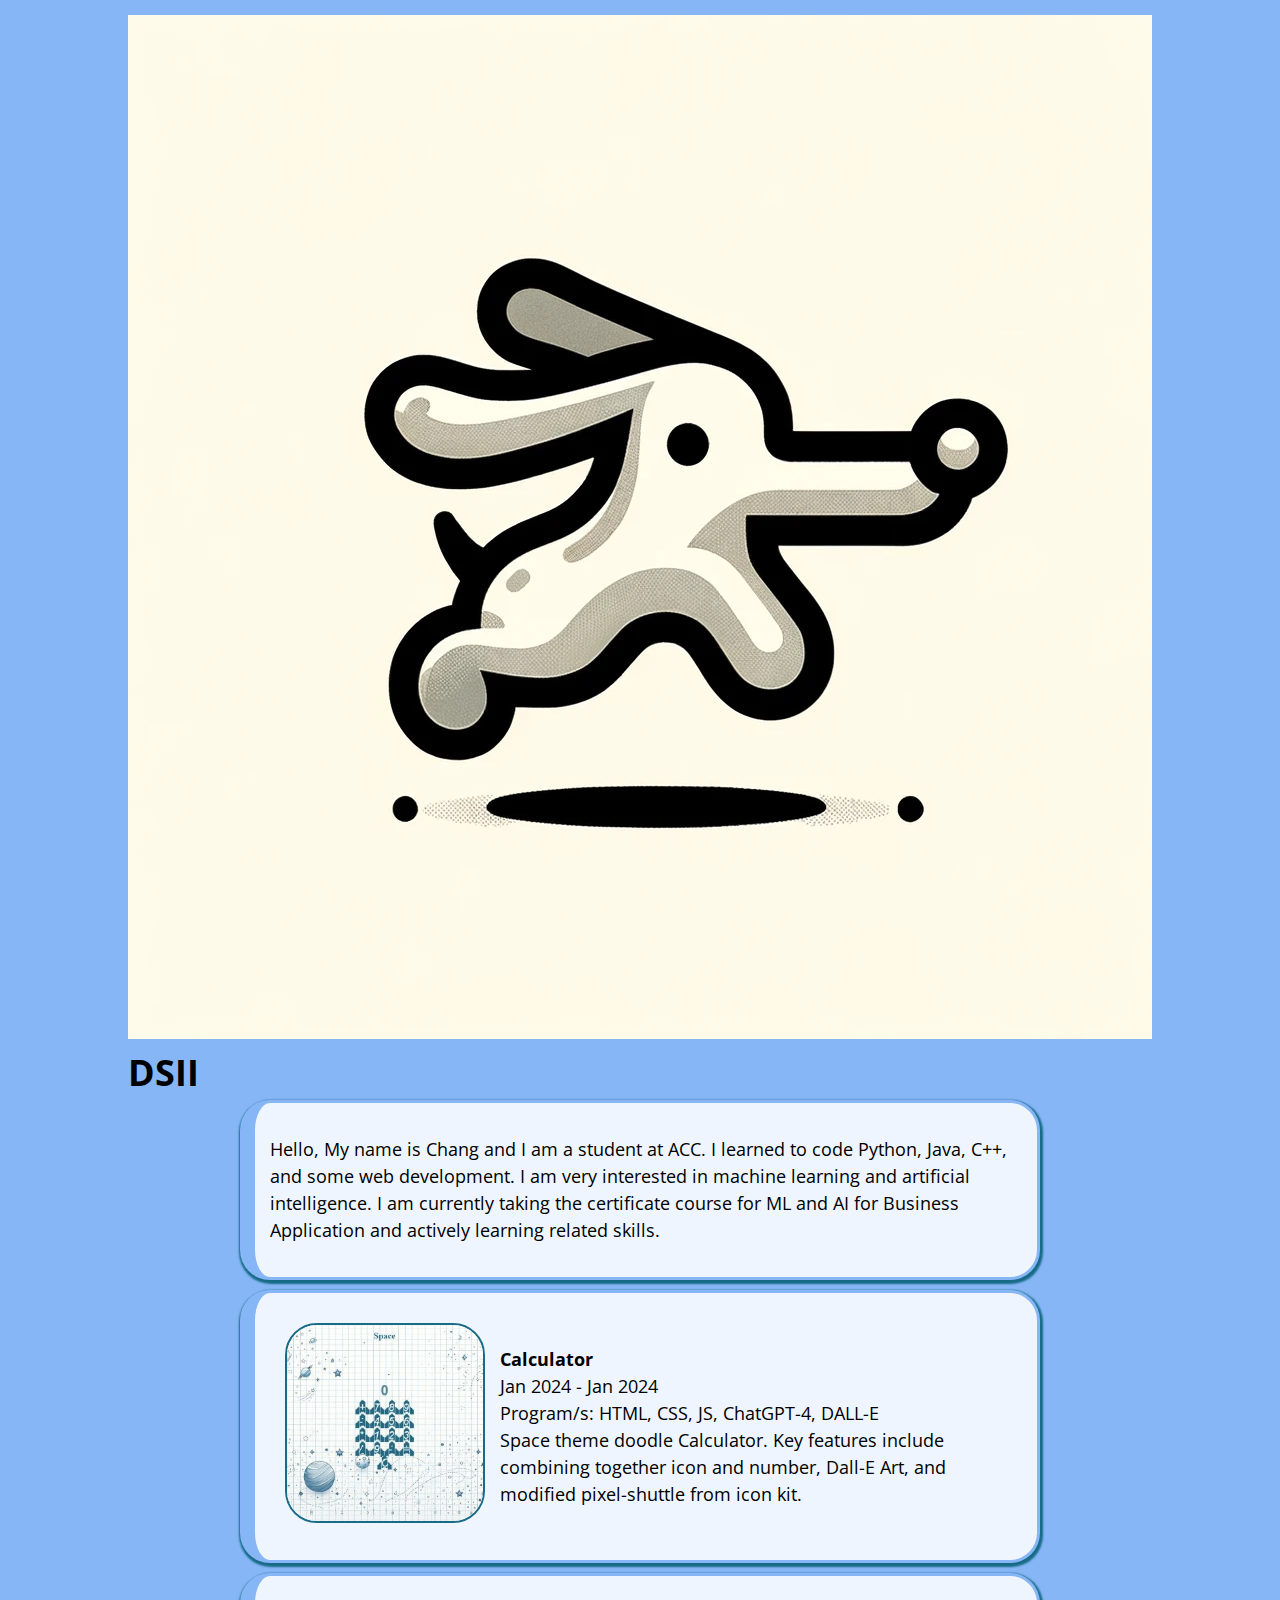
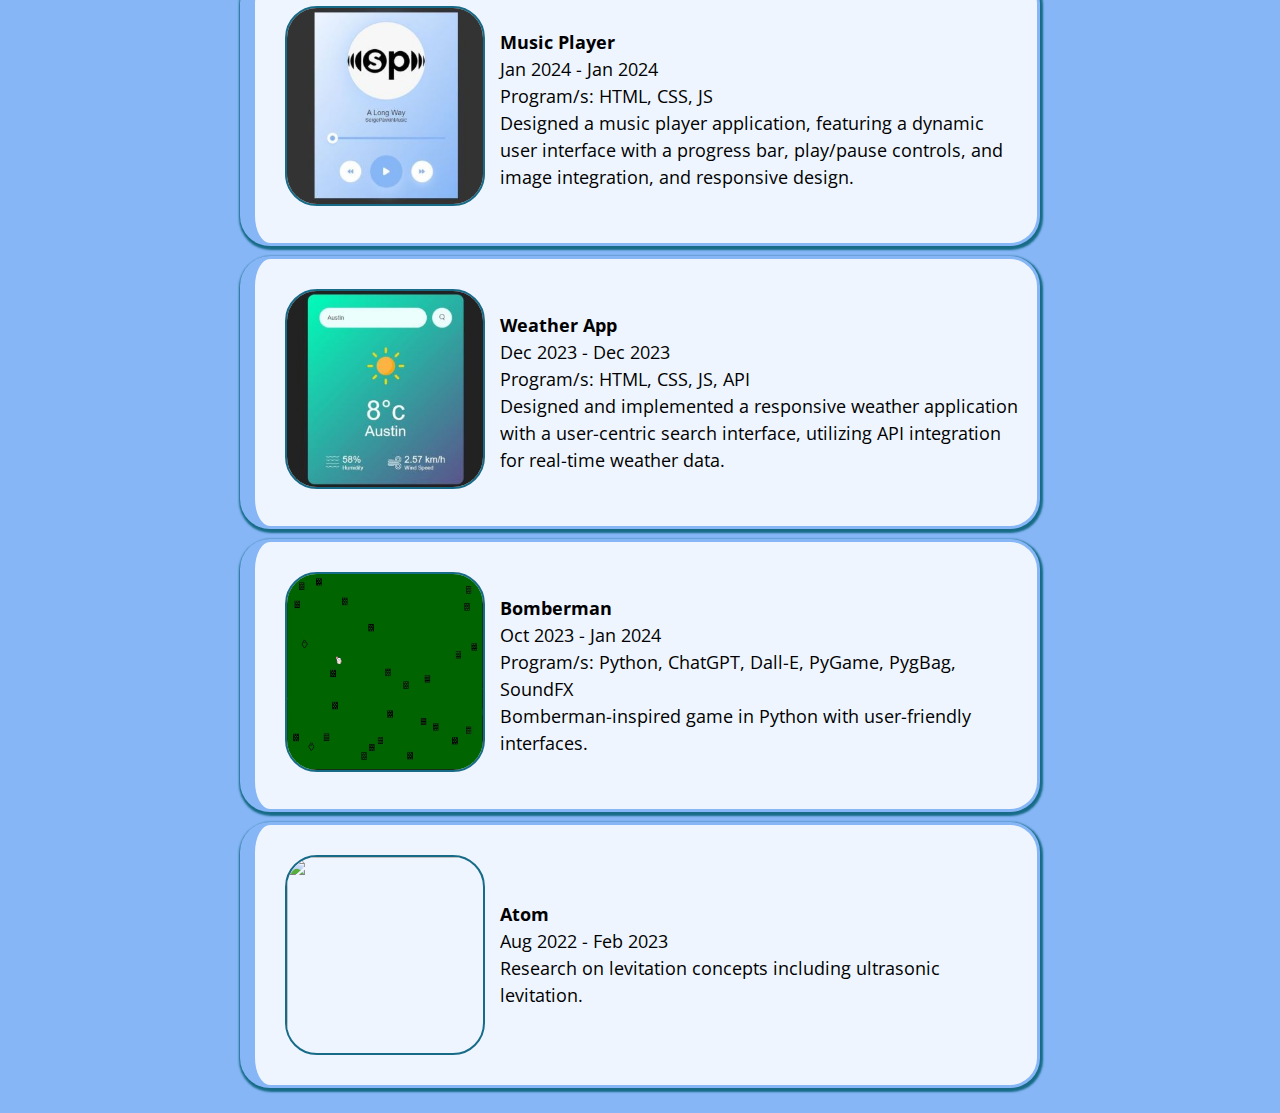
==== index.html @ ca9da284 "Add about myself" ====
<!DOCTYPE html>
<html lang="en">
<head>
    <meta charset="UTF-8">
    <meta name="viewport" content="width=device-width, initial-scale=1.0">
    <title>DSII</title>
    <link rel="icon" type="image/png" href ="images/favicon_doodle.png">
    <link rel="stylesheet" href="style.css">
</head>
<body>
        

    <div class="container">

        <nav class="top-nav">
            <a href="https://dsii.app"><img src="images/favicon_doodle.png"></src></a>
            <h1>DSII</h6>
        </nav>
        <div style="width: 500px;">


        </div>
        <div class="box" id="box1">

            <img></img>
            <div>
                Hello, My name is Chang and I am a student at ACC. I learned to code Python, Java, C++, 
                and some web development. I am very interested in machine learning and artificial 
                intelligence. I am currently taking the certificate course for ML and AI for Business 
                Application and actively learning related skills.
            </div>
        </div>

        <div class="box" id="box1">
            <div class menu_align><a href="https://chang4oh.github.io/Calculator-Doodle/V1/index.html">
                <img src="images/CalculatorDoodle.jpg" class="menu"></img></a></div>
            <div>
                <b>Calculator</b><br>
                Jan 2024 - Jan 2024<br>
                Program/s: HTML, CSS, JS, ChatGPT-4, DALL-E <br>
                Space theme doodle Calculator. Key features include combining together icon and number, Dall-E Art, and modified 
                pixel-shuttle from icon kit.
            </div>
        </div>
        <div class="box" id="box2">
            <div class menu_align><a href="https://chang4oh.github.io/Music-Player/">
                <img src="images/MusicPlayer.jpg" class="menu"></img></a></div>
            <div>
                <b>Music Player</b> <br>
                Jan 2024 - Jan 2024<br>
                Program/s: HTML, CSS, JS <br>
                Designed a music player application, featuring a dynamic user interface with a progress bar, 
                play/pause controls, and image integration, and responsive design.
            </div>
        </div>
        <div class="box" id="box3">
            <div class menu_align><a href="https://chang4oh.github.io/Weather-App/">
                <img src="images/WeatherApp.jpg" class="menu"></img></a></div>
            <div>
                <b>Weather App</b><br>
                Dec 2023 - Dec 2023 <br>
                Program/s: HTML, CSS, JS, API <br>
                Designed and implemented a responsive weather application with a user-centric search interface, 
                utilizing API integration for real-time weather data.    
            </div>
        </div>
        <div class="box" id="box4">
            <div class menu_align><a href="https://github.com/chang4oh/Bomberman">
                <img src ="images/bomberman.JPG" class="menu"></img></a></div>
            <div>
                <b>Bomberman</b><br>
                Oct 2023 - Jan 2024<br>
                Program/s: Python, ChatGPT, Dall-E, PyGame, PygBag, SoundFX<br>
                Bomberman-inspired game in Python with user-friendly interfaces.
            </div>
        </div>
        <div class="box" id="box5">
            <div class menu_align><a href="https://github.com/chang4oh/Atom">
                <img src ="images/Atom.jpg" class="menu"></img></a></div>
            <div>
                <b>Atom</b><br>
                Aug 2022 - Feb 2023<br>
                Research on levitation concepts including ultrasonic levitation. 
            </div>
        </div>
    </div>
    <footer class="top-nav">
    </footer>


    <script scr="index.js"></script>
</body>
</html>
---- style.css ----
@import url('https://fonts.googleapis.com/css2?family=Open+Sans&family=Roboto+Condensed&family=Roboto:wght@100;400&display=swap');
*{
    /* box-sizing- padding and border are accounted inside width and height */
    box-sizing: border-box; 
    font-family: 'Open Sans', sans-serif;
    margin: 0; /* Remove default margin */
    padding: 0;
    line-height: 1.5;
}
body{
    font-size: large;
    background-color: #86B6F6;
    background-image: url(images/happy.png);
    background-position: center;

}
.topNav{
    text-align: center; 
    display: block;
    background-color: #f3e69a;
    border: 2px solid #176B87;
    padding: 15px;
}
.container{
    padding: 15px;
    display: flex; /* Use Flexbox */
    flex-direction: column; /* direct the children vertically */
    align-items: center; /* Center children horizontally */
}
.box{
    background-image: url(sphere.png);
    background-position: center;
    max-width: 800px;
    border-style:solid;
    border-radius: 30px;
    background-color: #EEF5FF;
    border-color: #86B6F6;
    border-left: 15px solid #86B6F6;

    display: flex;  /* side by side text to image */
    padding: 15px;
    align-items: center; /* Center vertically */
    min-height: 20vh; /* Full viewport height */
    margin-bottom: 10px;
    box-shadow: 1px 2px 2px 2px #176B87; 
    
}
.menu{
    border: 2px solid #176B87;
    width:200px; height:200px;
    border-radius: 16%;
    margin: 15px;
}
.menu:hover{
    opacity: 0.8;
}

@media screen and (max-width: 600px) {
    /* block so to vertically */
    .box {display: block;}
    /* Allows to adjust image to center */
    .menu {
        margin: auto;
        display: block;
    }
}
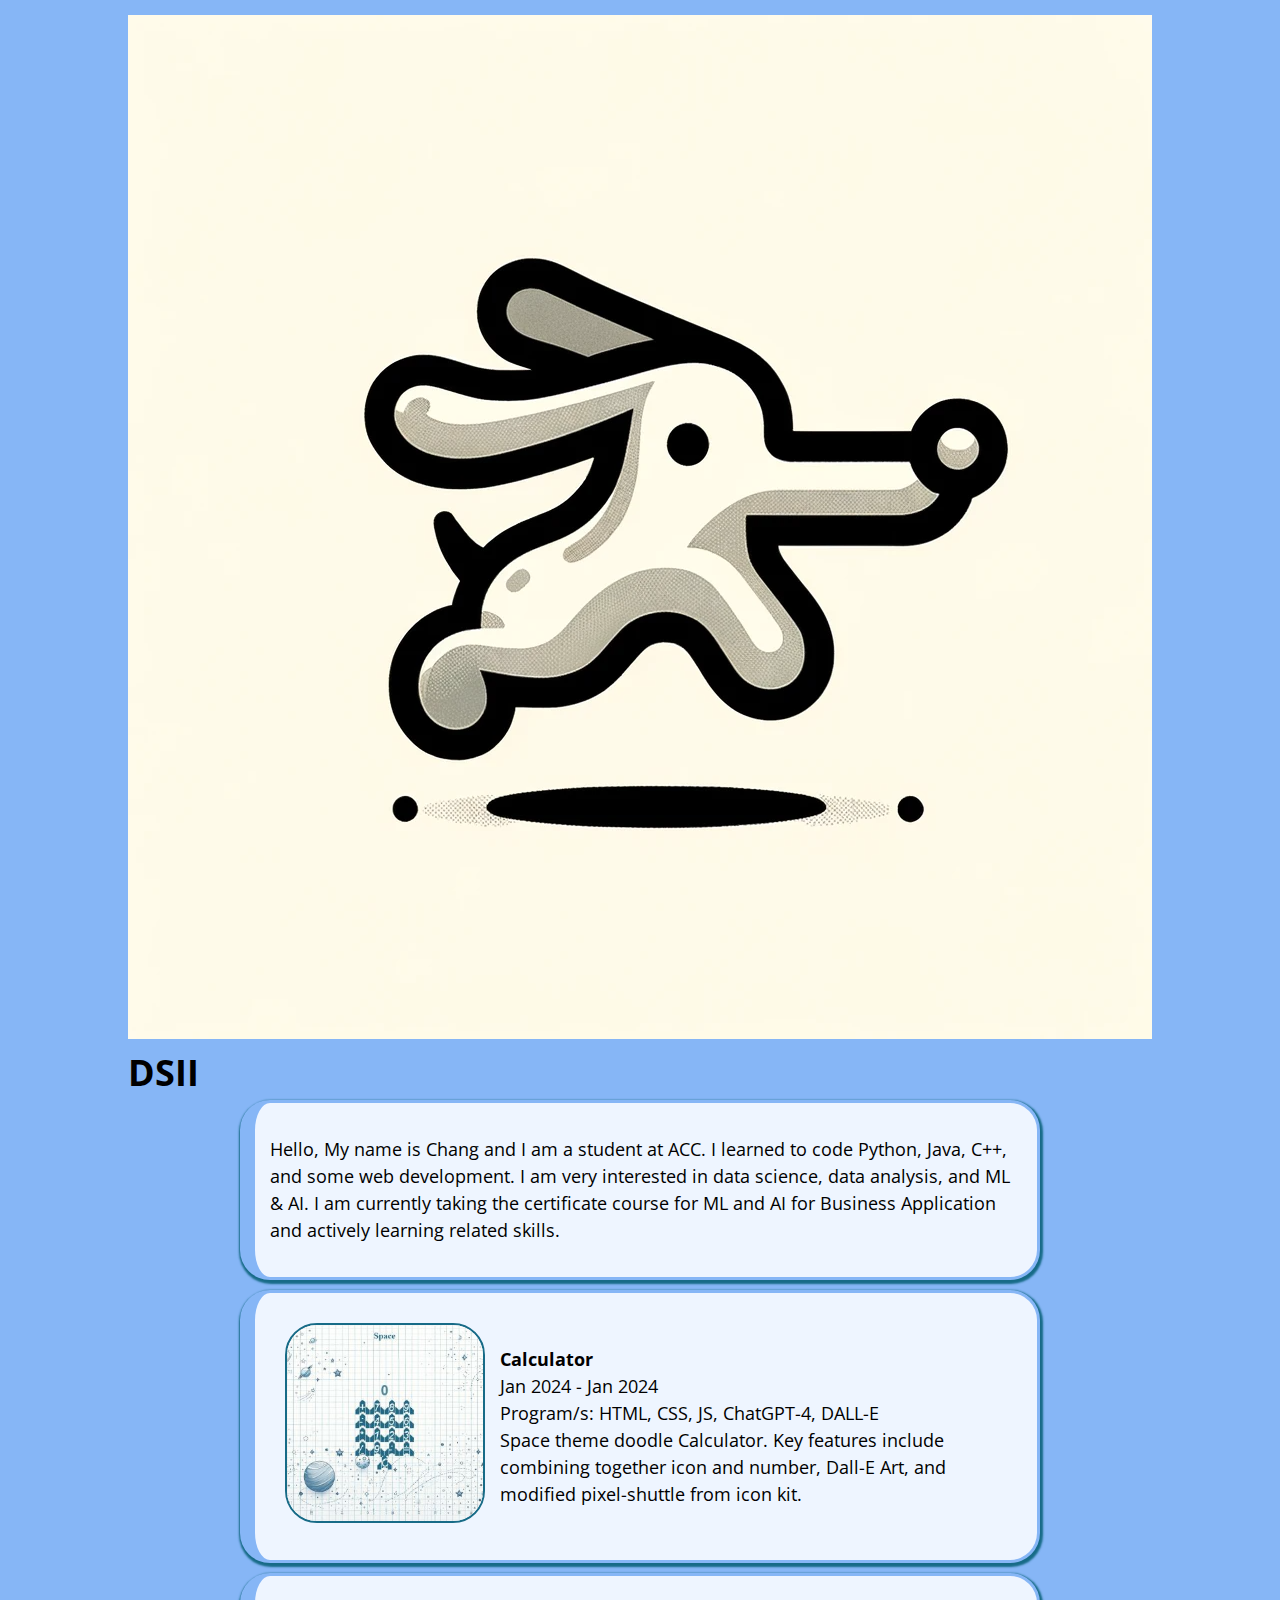
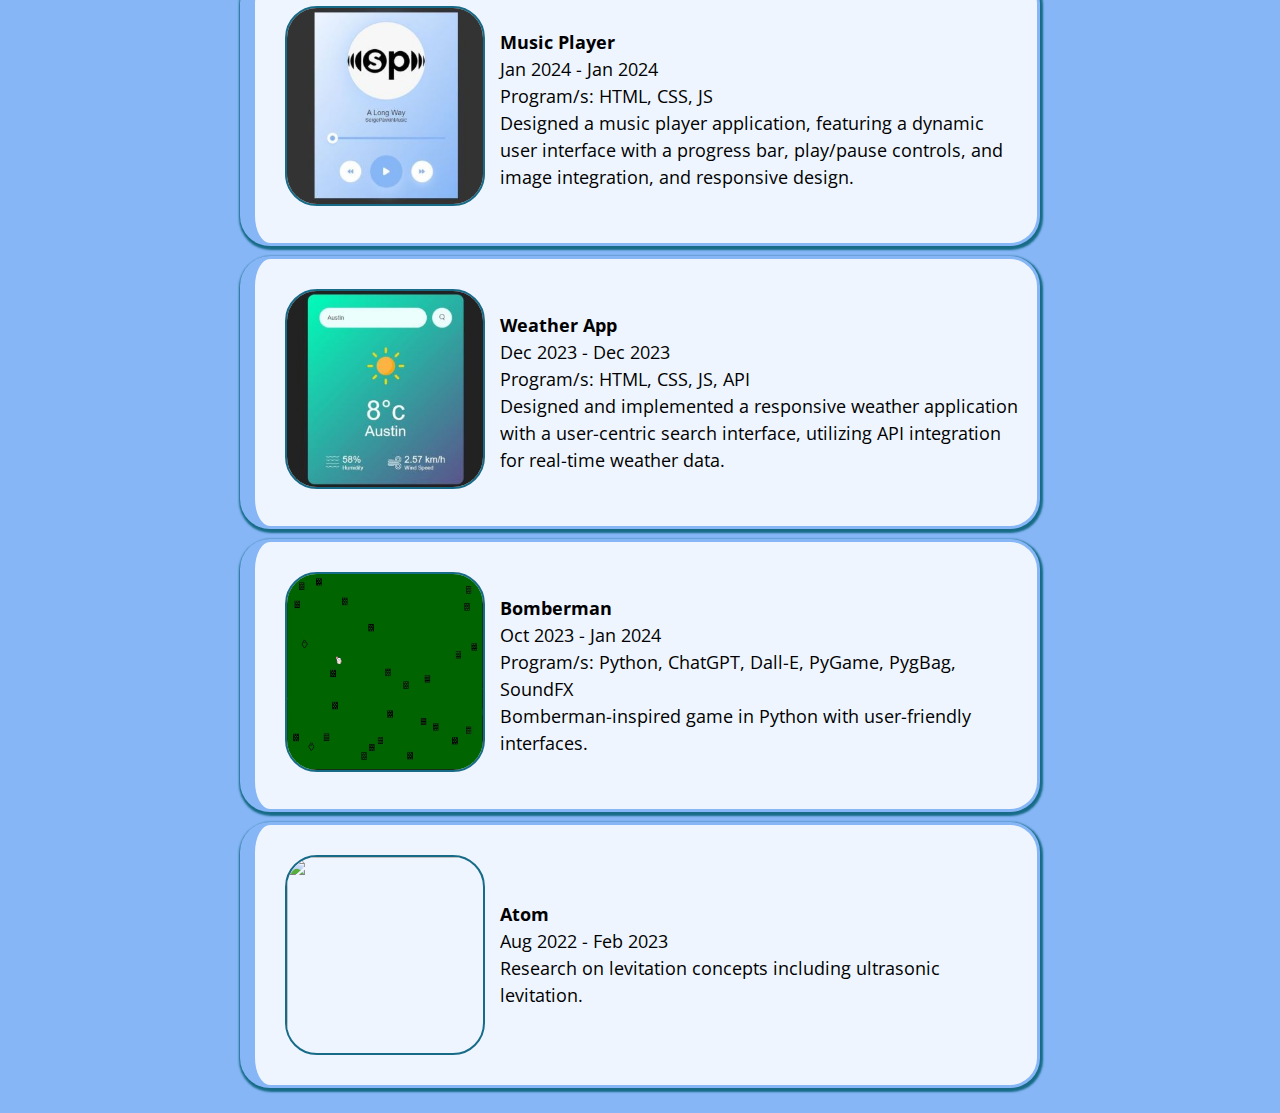
==== commit ca9ccdd6: "update about myself" ====
--- a/index.html
+++ b/index.html
@@ -24,10 +24,7 @@
 
             <img></img>
             <div>
-                Hello, My name is Chang and I am a student at ACC. I learned to code Python, Java, C++, 
-                and some web development. I am very interested in machine learning and artificial 
-                intelligence. I am currently taking the certificate course for ML and AI for Business 
-                Application and actively learning related skills.
+                Hello, My name is Chang and I am a student at ACC. I learned to code Python, Java, C++, and some web development. I am very interested in data science, data analysis, and ML & AI. I am currently taking the certificate course for ML and AI for Business Application and actively learning related skills.
             </div>
         </div>
 
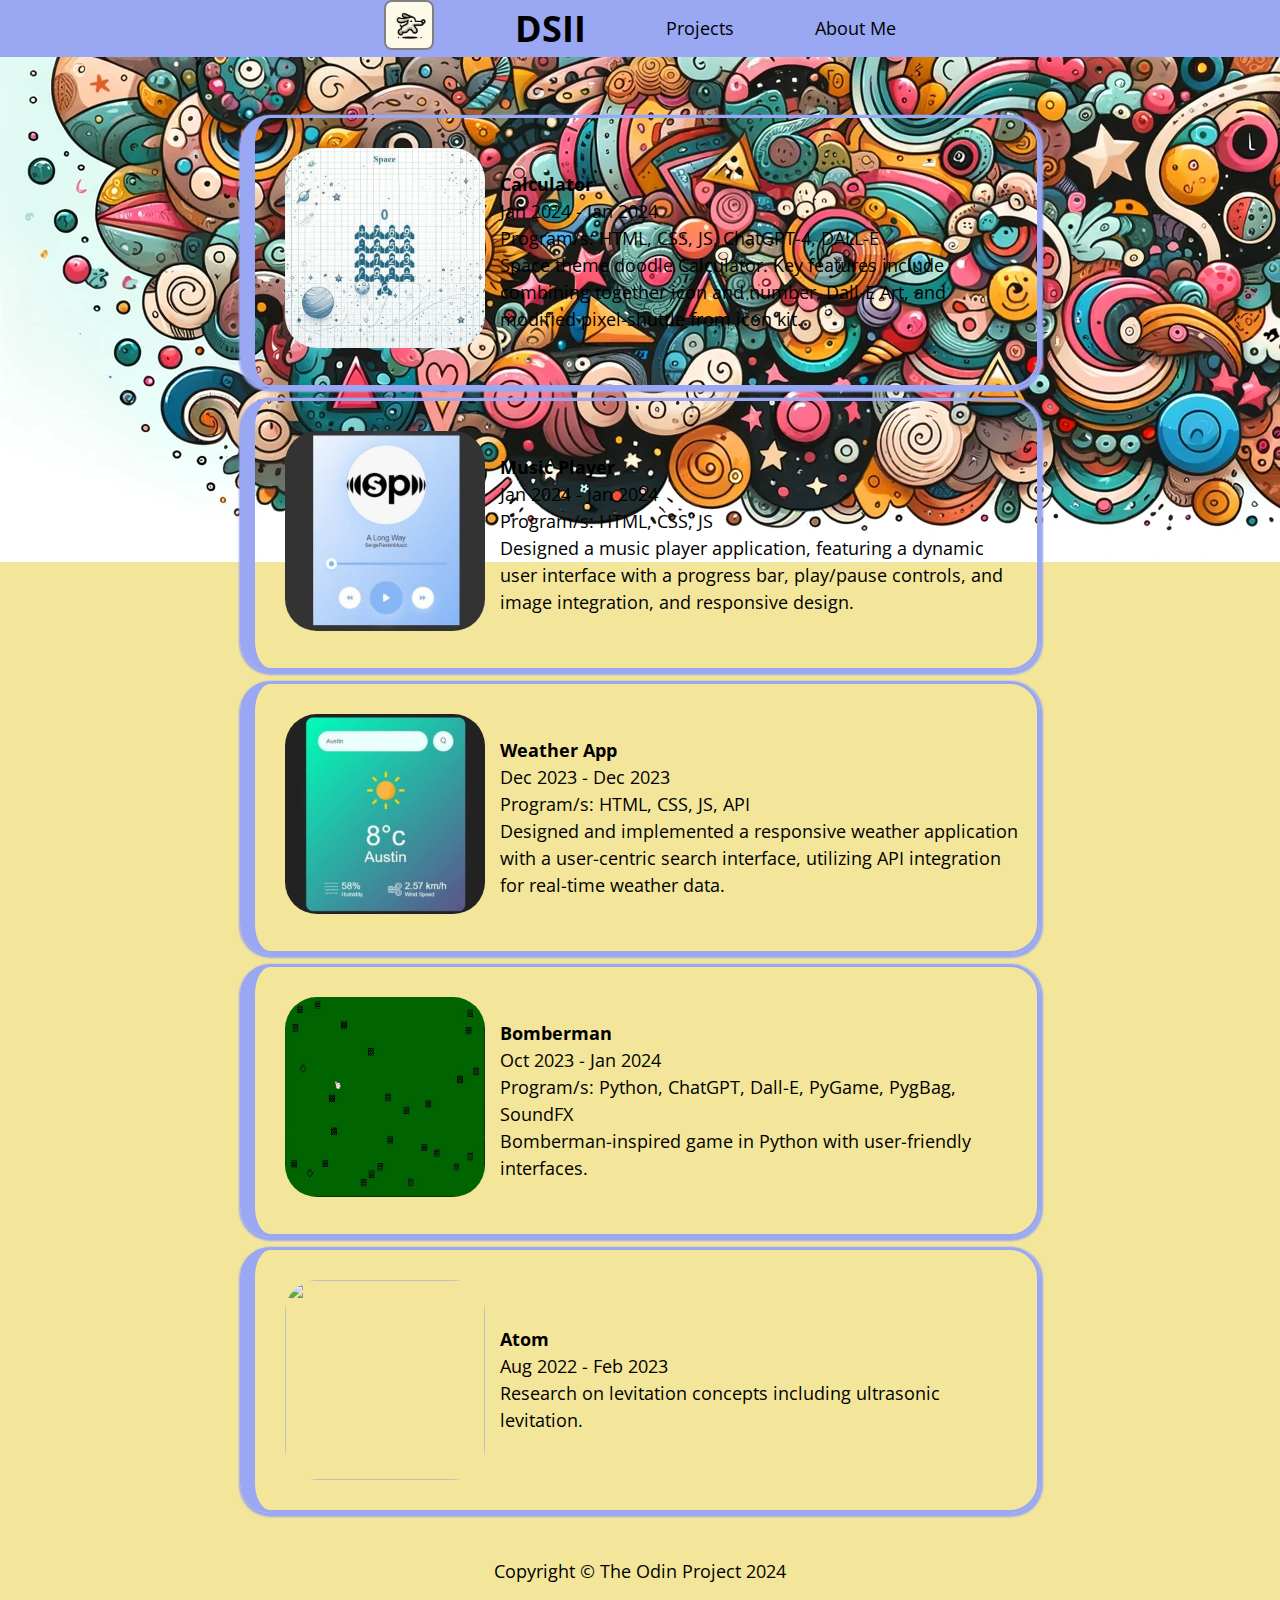
==== commit 9fa3d7a1: "header, footer, background image add" ====
--- a/index.html
+++ b/index.html
@@ -8,26 +8,16 @@
     <link rel="stylesheet" href="style.css">
 </head>
 <body>
-        
-
+    <nav class="top-nav">
+        <a href="https://dsii.app"><img src="images/favicon_doodle.png"></src></a>
+        <h1>DSII</h6>
+        <div>Projects</div>
+        <div>About Me</div>
+    </nav>
+    <div class="before-con">
+        <img src="images/doodle.png">
+    </div>
     <div class="container">
-
-        <nav class="top-nav">
-            <a href="https://dsii.app"><img src="images/favicon_doodle.png"></src></a>
-            <h1>DSII</h6>
-        </nav>
-        <div style="width: 500px;">
-
-
-        </div>
-        <div class="box" id="box1">
-
-            <img></img>
-            <div>
-                Hello, My name is Chang and I am a student at ACC. I learned to code Python, Java, C++, and some web development. I am very interested in data science, data analysis, and ML & AI. I am currently taking the certificate course for ML and AI for Business Application and actively learning related skills.
-            </div>
-        </div>
-
         <div class="box" id="box1">
             <div class menu_align><a href="https://chang4oh.github.io/Calculator-Doodle/V1/index.html">
                 <img src="images/CalculatorDoodle.jpg" class="menu"></img></a></div>
@@ -81,7 +71,8 @@
             </div>
         </div>
     </div>
-    <footer class="top-nav">
+    <footer class="foot">
+        <div>Copyright © The Odin Project 2024</div>
     </footer>
 
 
--- a/style.css
+++ b/style.css
@@ -9,17 +9,34 @@
 }
 body{
     font-size: large;
-    background-color: #86B6F6;
-    background-image: url(images/happy.png);
+    background-color: #f3e69a;
+ 
     background-position: center;
-
 }
-.topNav{
-    text-align: center; 
-    display: block;
-    background-color: #f3e69a;
-    border: 2px solid #176B87;
-    padding: 15px;
+.top-nav{
+    width: 100%;
+    display: flex;
+    flex-direction: row;
+    justify-content: space-between;
+    align-items: center;
+    text-decoration: none;
+    position: fixed;
+    background-color: #9AA7F3;
+    padding-left: 30%;
+    padding-right: 30%;
+}
+.foot {
+    display: flex;
+    justify-content: center;
+    padding: 20px;
+}
+.top-nav img{
+    width:50px;height:50px;border-radius: 16%;border: 2px solid grey;
+}
+.before-con{
+    display: flex;
+    align-items: center;
+    height: 100px;
 }
 .container{
     padding: 15px;
@@ -33,20 +50,16 @@
     max-width: 800px;
     border-style:solid;
     border-radius: 30px;
-    background-color: #EEF5FF;
-    border-color: #86B6F6;
-    border-left: 15px solid #86B6F6;
-
+    border-color: #9AA7F3;
+    border-left: 15px solid #9AA7F3;
     display: flex;  /* side by side text to image */
     padding: 15px;
     align-items: center; /* Center vertically */
     min-height: 20vh; /* Full viewport height */
     margin-bottom: 10px;
-    box-shadow: 1px 2px 2px 2px #176B87; 
-    
+    box-shadow: 1px 2px 2px 2px #9AA7F3; 
 }
 .menu{
-    border: 2px solid #176B87;
     width:200px; height:200px;
     border-radius: 16%;
     margin: 15px;
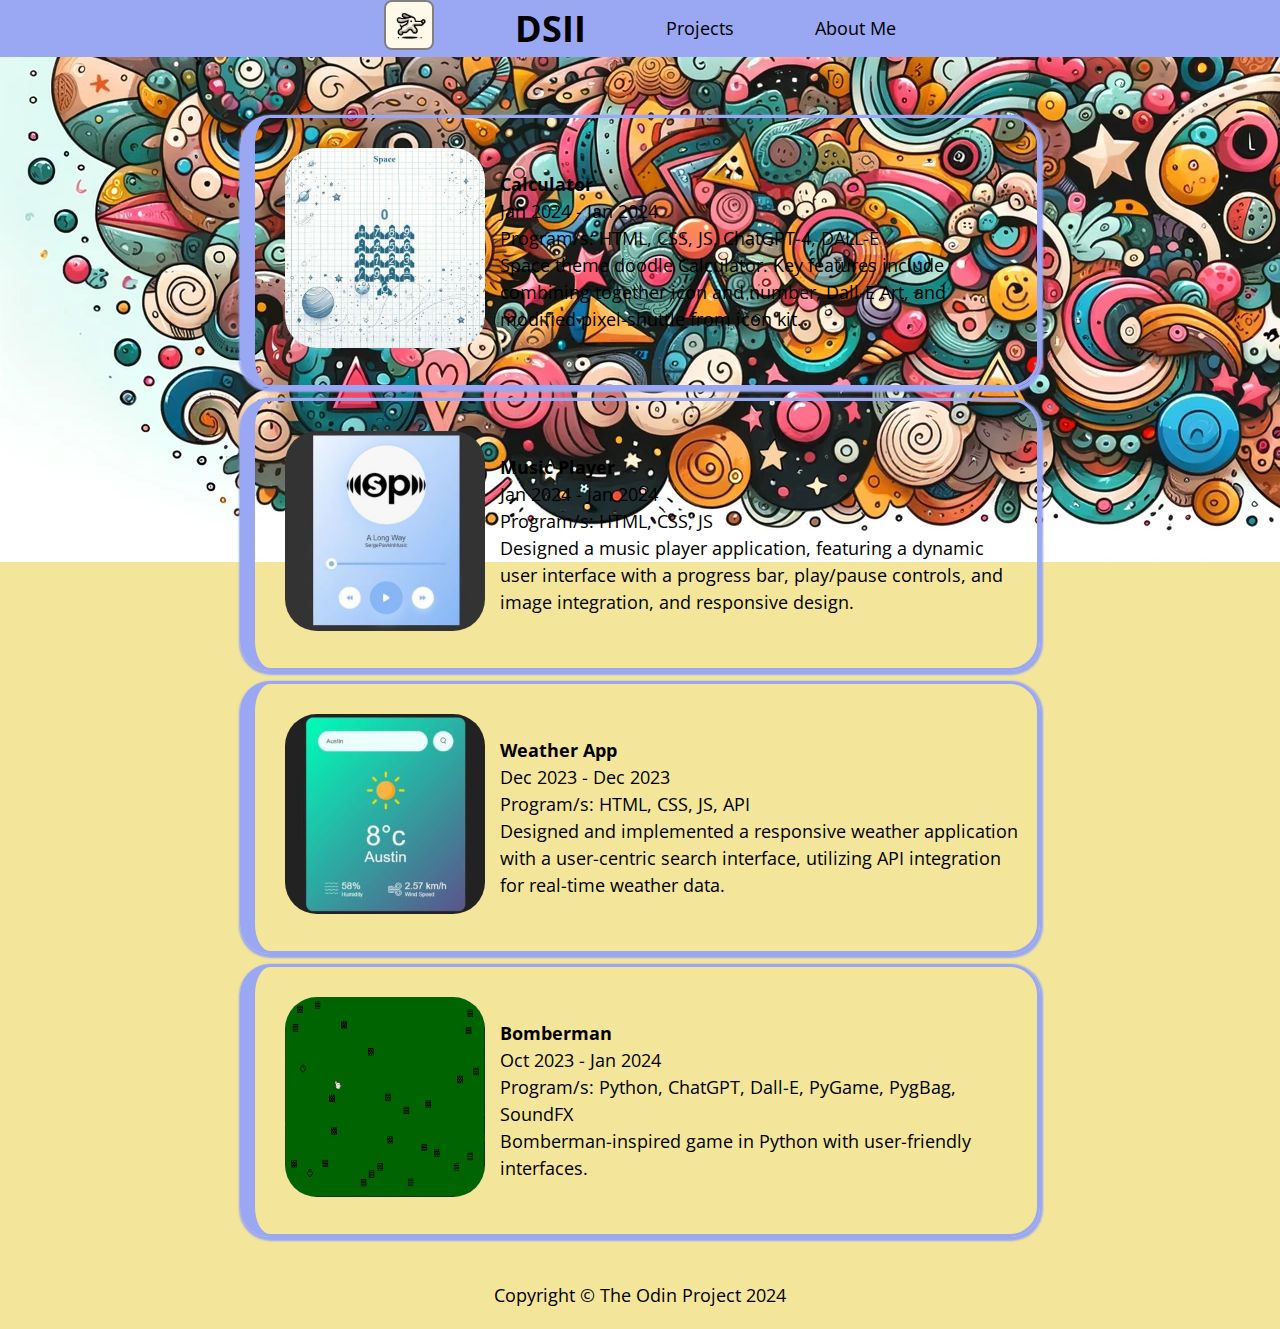
==== commit 527a177f: "box5 remove" ====
--- a/index.html
+++ b/index.html
@@ -15,7 +15,9 @@
         <div>About Me</div>
     </nav>
     <div class="before-con">
-        <img src="images/doodle.png">
+        <img draggable="false" src="images/doodle.png">
+        <img draggable="false" src="images/doodle.png">
+        
     </div>
     <div class="container">
         <div class="box" id="box1">
@@ -61,15 +63,6 @@
                 Bomberman-inspired game in Python with user-friendly interfaces.
             </div>
         </div>
-        <div class="box" id="box5">
-            <div class menu_align><a href="https://github.com/chang4oh/Atom">
-                <img src ="images/Atom.jpg" class="menu"></img></a></div>
-            <div>
-                <b>Atom</b><br>
-                Aug 2022 - Feb 2023<br>
-                Research on levitation concepts including ultrasonic levitation. 
-            </div>
-        </div>
     </div>
     <footer class="foot">
         <div>Copyright © The Odin Project 2024</div>
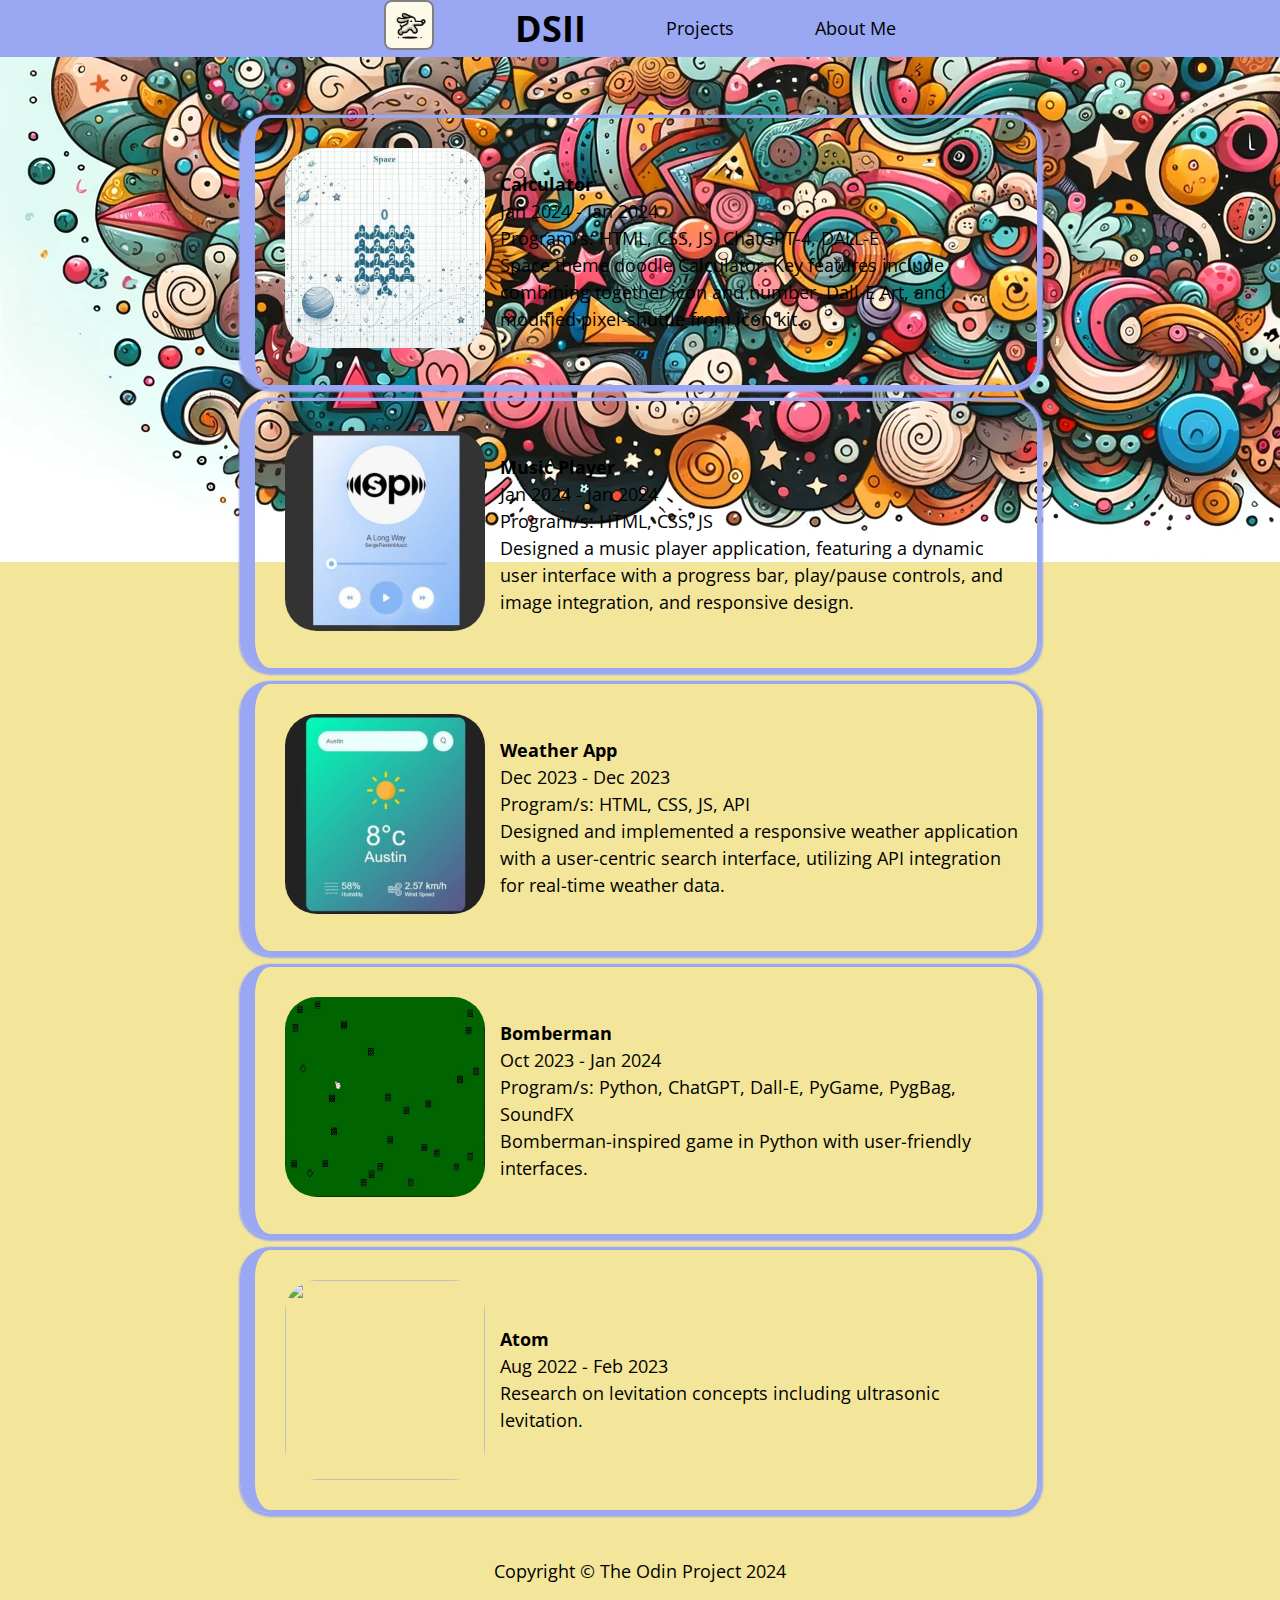
==== commit 993fbb30: "Revert "box5 remove"" ====
--- a/index.html
+++ b/index.html
@@ -63,6 +63,15 @@
                 Bomberman-inspired game in Python with user-friendly interfaces.
             </div>
         </div>
+        <div class="box" id="box5">
+            <div class menu_align><a href="https://github.com/chang4oh/Atom">
+                <img src ="images/Atom.jpg" class="menu"></img></a></div>
+            <div>
+                <b>Atom</b><br>
+                Aug 2022 - Feb 2023<br>
+                Research on levitation concepts including ultrasonic levitation. 
+            </div>
+        </div>
     </div>
     <footer class="foot">
         <div>Copyright © The Odin Project 2024</div>
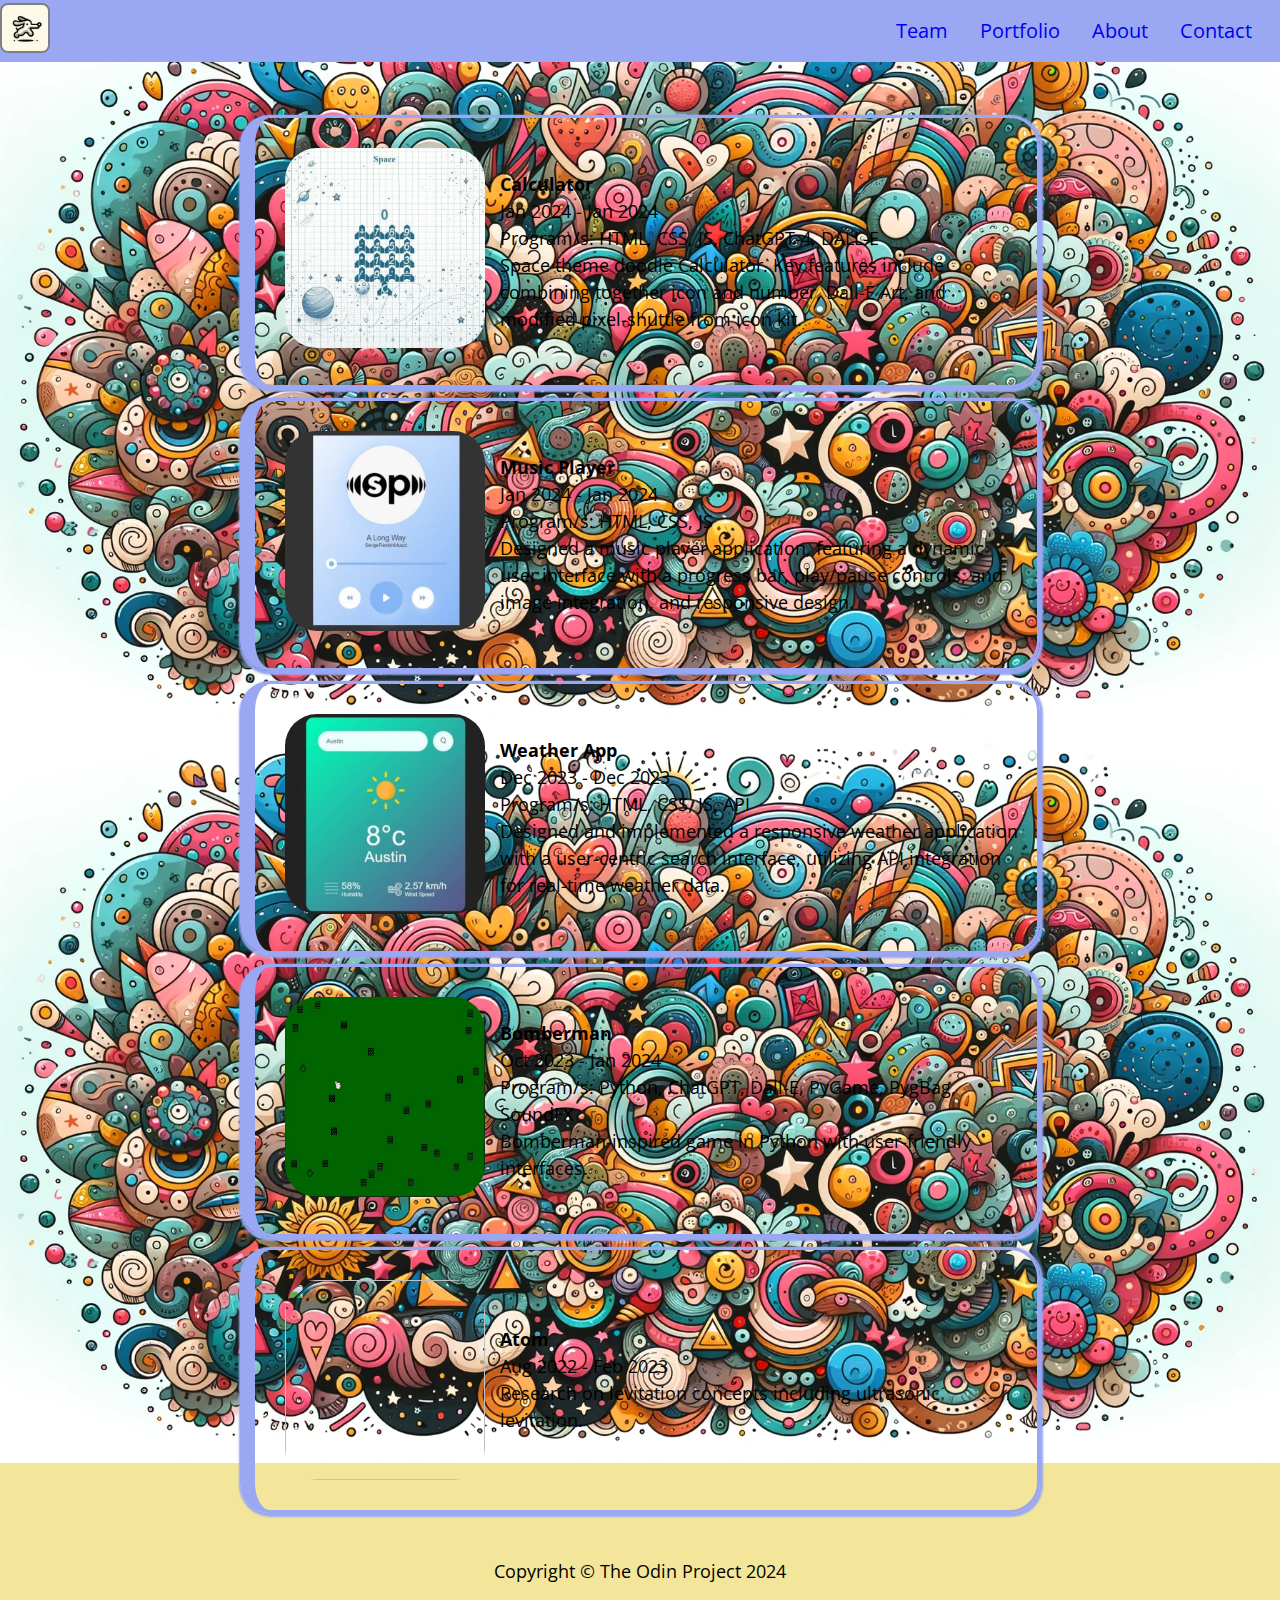
==== commit c9c3bd96: "Update navbar and logo" ====
--- a/index.html
+++ b/index.html
@@ -10,10 +10,14 @@
 <body>
     <nav class="top-nav">
         <a href="https://dsii.app"><img src="images/favicon_doodle.png"></src></a>
-        <h1>DSII</h6>
-        <div>Projects</div>
-        <div>About Me</div>
+        <ul class="nav-links">
+          <li><a href="#team-info">Team</a></li>
+          <li><a href='#portfolio-section'>Portfolio</a></li>
+          <li><a href="#quote-section">About</a></li>
+          <li><a href="#contact-section">Contact</a></li>
+        </ul>
     </nav>
+    
     <div class="before-con">
         <img draggable="false" src="images/doodle.png">
         <img draggable="false" src="images/doodle.png">
--- a/style.css
+++ b/style.css
@@ -7,24 +7,65 @@
     padding: 0;
     line-height: 1.5;
 }
+img{
+    -webkit-user-drag: none;
+}
 body{
     font-size: large;
     background-color: #f3e69a;
- 
     background-position: center;
+    overflow-x: hidden;
 }
 .top-nav{
+    display: flex;
+    align-items: center;
     width: 100%;
+    position: fixed;
+    background-color:rgb(230, 250, 250);
+    background-color: #9AA7F3;
+}
+.top-nav li {
+    display: inline;
+}
+.nav-links {
     display: flex;
-    flex-direction: row;
-    justify-content: space-between;
     align-items: center;
+    text-align: center;
+    list-style: none;
+    margin-left: auto;
+    margin-right: 12px;
+    
+  }
+  .header-logo {
+    height: 36px;
+    margin-left: 24px;
+    border: 4px solid burlywood;
+    border-radius: 50%;
+    box-shadow: 1px 1px;
+    transition: all 2.0s;
+  }
+  
+  .header-logo:hover {
+    border: 4px solid orange;
+    transform: rotate(360deg);
+    transition: all 2.0s;
+    -ms-transform: rotate(360deg);
+    -webkit-transform: rotate(360deg);
+  }
+  
+  .nav-links a {
     text-decoration: none;
-    position: fixed;
-    background-color: #9AA7F3;
-    padding-left: 30%;
-    padding-right: 30%;
-}
+    display: block;
+    font-size: 20px;
+    padding: 16px;
+  }
+  
+  .nav-links a:hover {
+    background-color: lightblue;
+    cursor: pointer;
+    color: white;
+    text-shadow: 2px 2px 1px black;
+  }
 .foot {
     display: flex;
     justify-content: center;
@@ -34,9 +75,12 @@
     width:50px;height:50px;border-radius: 16%;border: 2px solid grey;
 }
 .before-con{
+    object-fit: fill;
     display: flex;
-    align-items: center;
+    flex-direction: column;
+
     height: 100px;
+    background-size:cover;
 }
 .container{
     padding: 15px;
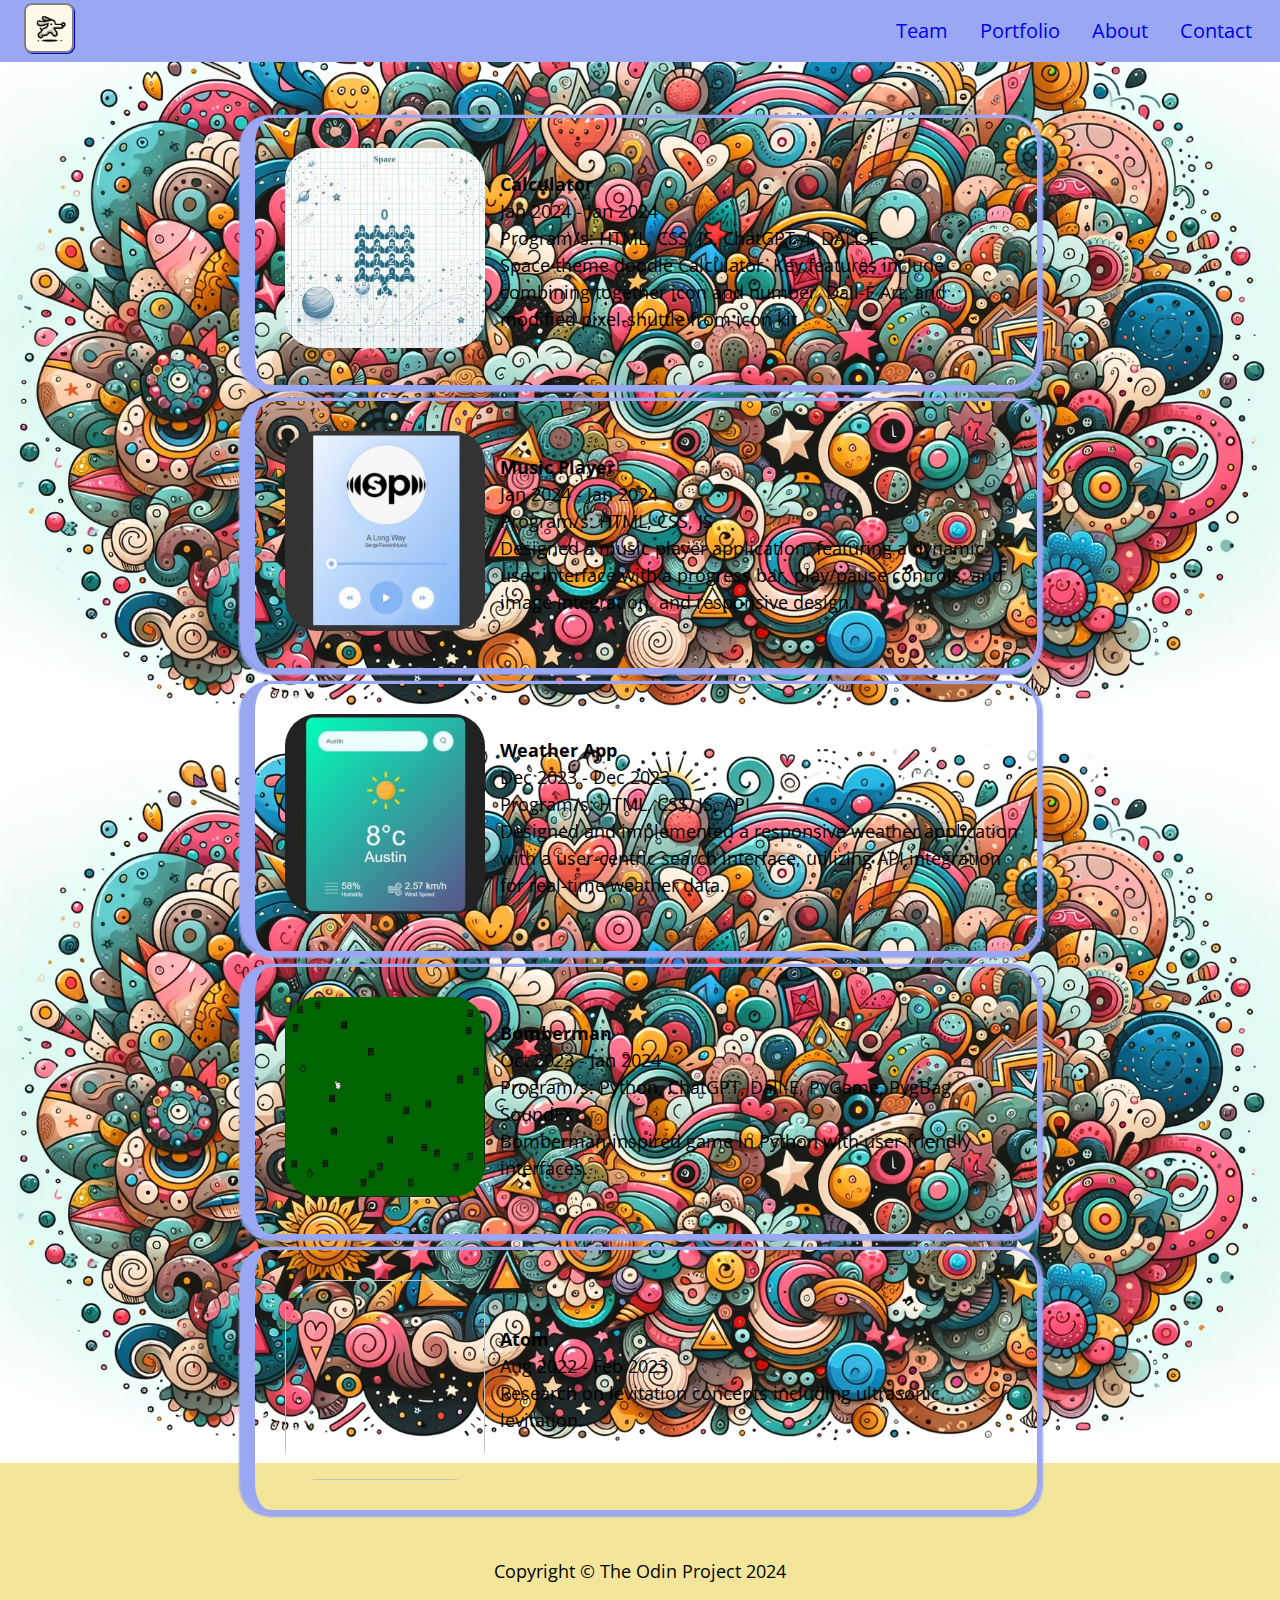
==== commit aadf074e: "Rewrite logo section" ====
--- a/index.html
+++ b/index.html
@@ -9,7 +9,7 @@
 </head>
 <body>
     <nav class="top-nav">
-        <a href="https://dsii.app"><img src="images/favicon_doodle.png"></src></a>
+        <a href="#title-section"><img class="header-logo" src="images/favicon_doodle.png"/></a> 
         <ul class="nav-links">
           <li><a href="#team-info">Team</a></li>
           <li><a href='#portfolio-section'>Portfolio</a></li>
@@ -17,7 +17,6 @@
           <li><a href="#contact-section">Contact</a></li>
         </ul>
     </nav>
-    
     <div class="before-con">
         <img draggable="false" src="images/doodle.png">
         <img draggable="false" src="images/doodle.png">
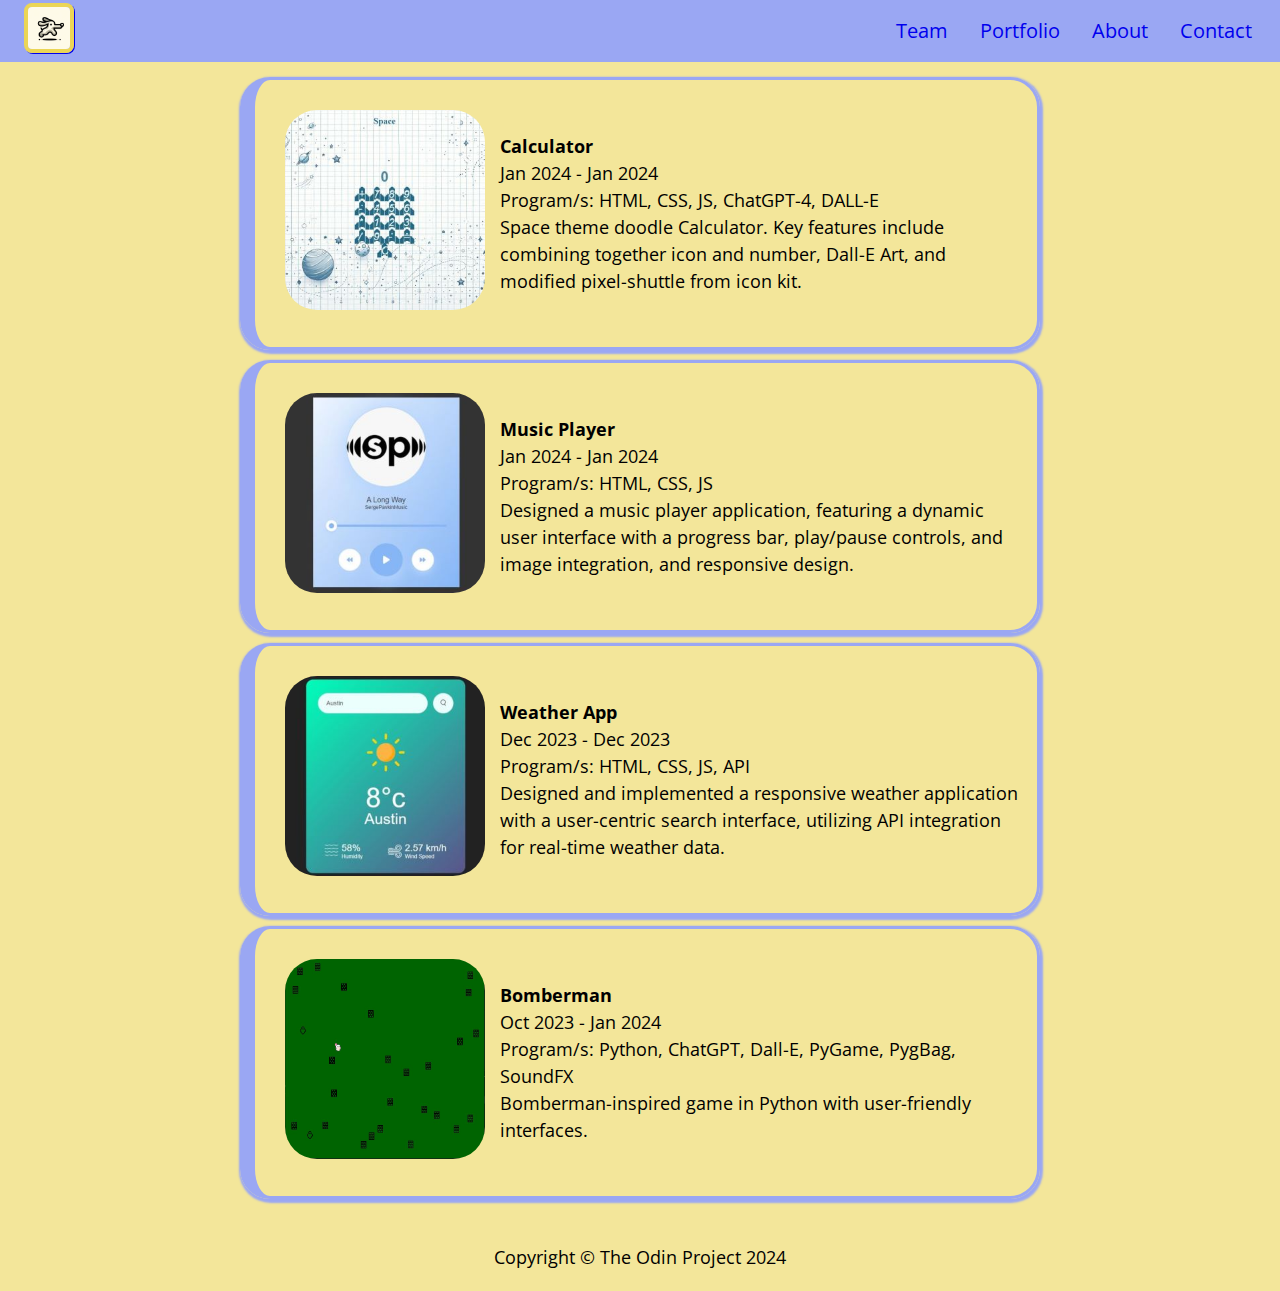
==== commit d61a1279: "Remove box5" ====
--- a/index.html
+++ b/index.html
@@ -17,11 +17,6 @@
           <li><a href="#contact-section">Contact</a></li>
         </ul>
     </nav>
-    <div class="before-con">
-        <img draggable="false" src="images/doodle.png">
-        <img draggable="false" src="images/doodle.png">
-        
-    </div>
     <div class="container">
         <div class="box" id="box1">
             <div class menu_align><a href="https://chang4oh.github.io/Calculator-Doodle/V1/index.html">
@@ -66,15 +61,6 @@
                 Bomberman-inspired game in Python with user-friendly interfaces.
             </div>
         </div>
-        <div class="box" id="box5">
-            <div class menu_align><a href="https://github.com/chang4oh/Atom">
-                <img src ="images/Atom.jpg" class="menu"></img></a></div>
-            <div>
-                <b>Atom</b><br>
-                Aug 2022 - Feb 2023<br>
-                Research on levitation concepts including ultrasonic levitation. 
-            </div>
-        </div>
     </div>
     <footer class="foot">
         <div>Copyright © The Odin Project 2024</div>
--- a/style.css
+++ b/style.css
@@ -20,7 +20,6 @@
     display: flex;
     align-items: center;
     width: 100%;
-    position: fixed;
     background-color:rgb(230, 250, 250);
     background-color: #9AA7F3;
 }
@@ -34,17 +33,13 @@
     list-style: none;
     margin-left: auto;
     margin-right: 12px;
-    
   }
   .header-logo {
-    height: 36px;
     margin-left: 24px;
-    border: 4px solid burlywood;
-    border-radius: 50%;
+    border: 4px solid #ebd556;
     box-shadow: 1px 1px;
     transition: all 2.0s;
   }
-  
   .header-logo:hover {
     border: 4px solid orange;
     transform: rotate(360deg);
@@ -52,19 +47,17 @@
     -ms-transform: rotate(360deg);
     -webkit-transform: rotate(360deg);
   }
-  
   .nav-links a {
     text-decoration: none;
     display: block;
     font-size: 20px;
     padding: 16px;
   }
-  
   .nav-links a:hover {
-    background-color: lightblue;
+    background-color: #9ad4f3;
     cursor: pointer;
     color: white;
-    text-shadow: 2px 2px 1px black;
+    text-shadow: 1px 1px 1px black;
   }
 .foot {
     display: flex;
@@ -72,15 +65,7 @@
     padding: 20px;
 }
 .top-nav img{
-    width:50px;height:50px;border-radius: 16%;border: 2px solid grey;
-}
-.before-con{
-    object-fit: fill;
-    display: flex;
-    flex-direction: column;
-
-    height: 100px;
-    background-size:cover;
+    width:50px;height:50px;border-radius: 16%;
 }
 .container{
     padding: 15px;
@@ -113,6 +98,12 @@
 }
 
 @media screen and (max-width: 600px) {
+    .nav-links a {
+        text-decoration: none;
+        display: block;
+        font-size: 16px;
+        padding: 12px;
+      }
     /* block so to vertically */
     .box {display: block;}
     /* Allows to adjust image to center */
